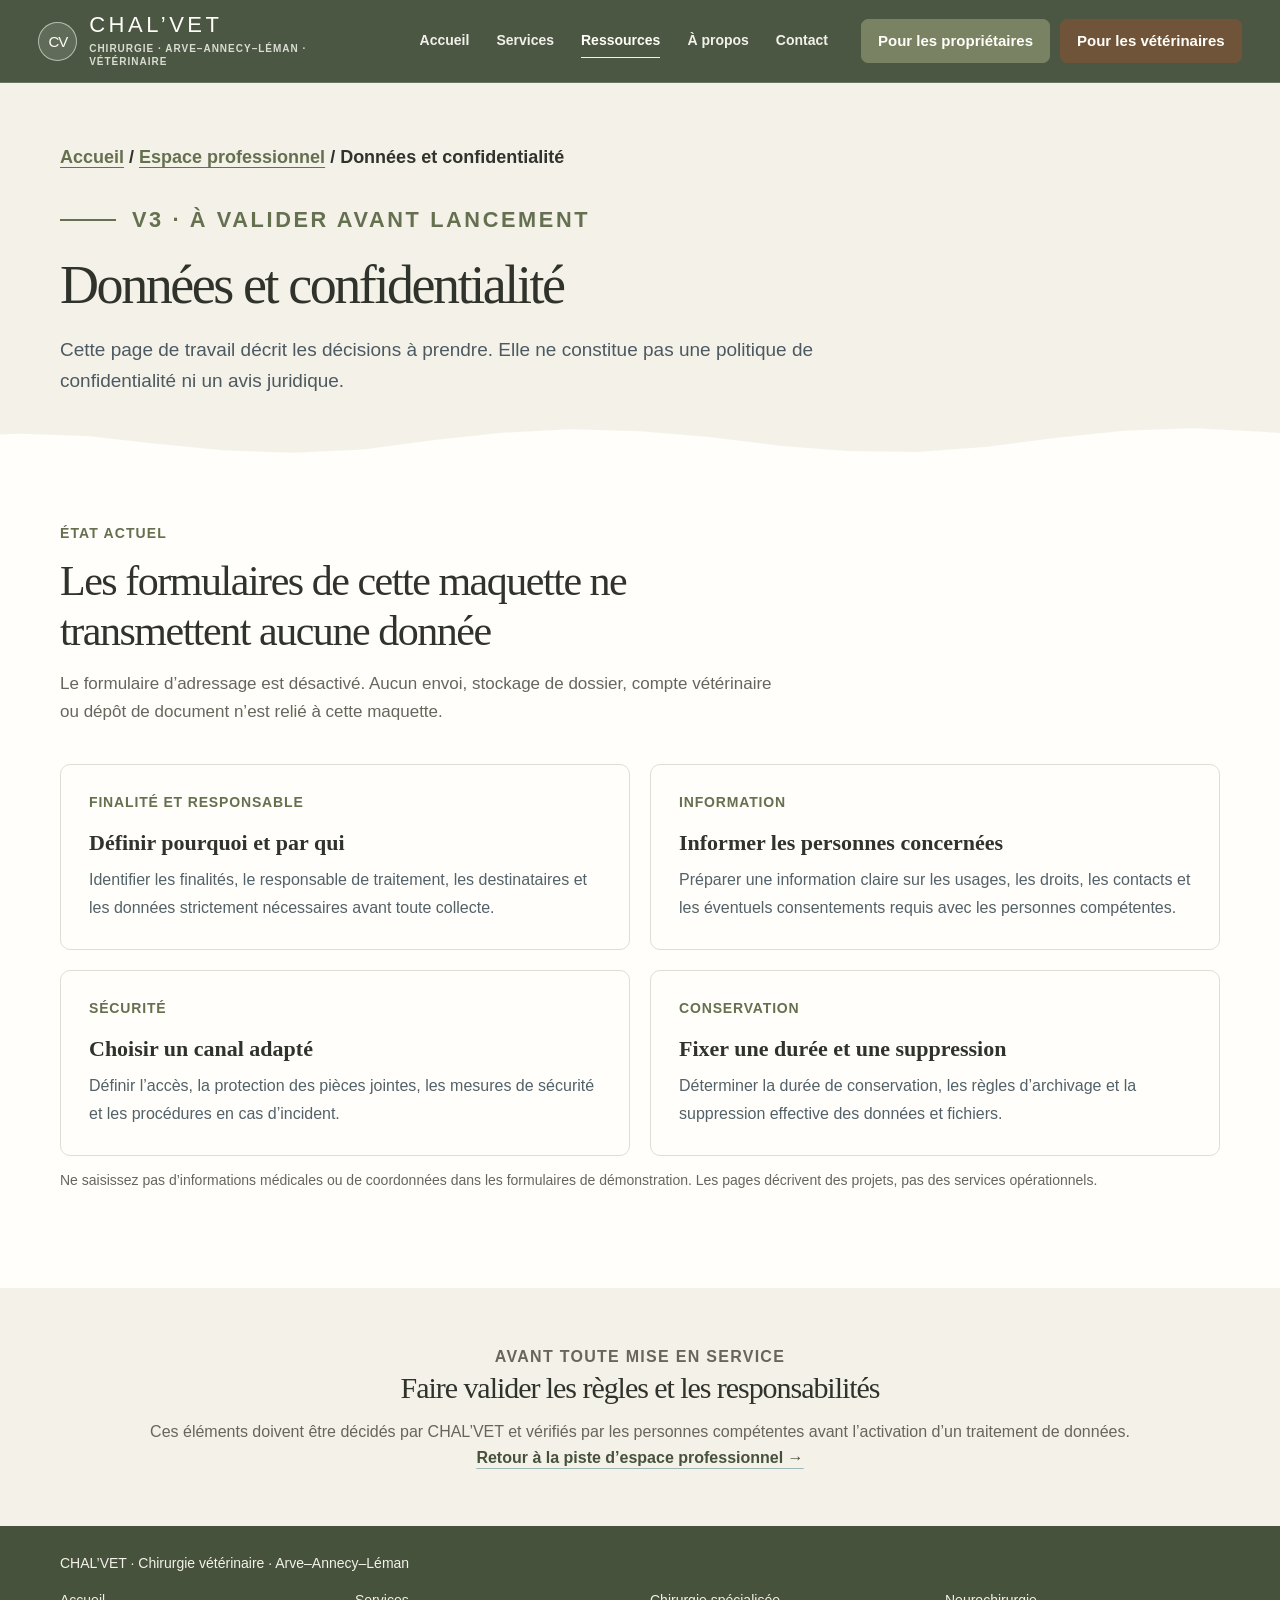
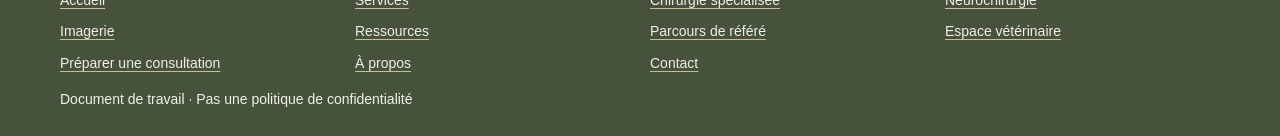
==== Wireframes/Confidentialité/index.html @ 5a0411f8 "feat: ajouter la maquette du site CHAL’VET Co-authored-by: Copilot <223556219+Copilot@users.noreply." ====
<!doctype html>
<html lang="fr">
<head>
  <meta charset="utf-8"><meta name="viewport" content="width=device-width, initial-scale=1">
  <meta name="description" content="État des lieux des protections de données à définir avant l’activation de services numériques CHAL’VET.">
  <title>Données et confidentialité — CHAL’VET | Maquette</title><link rel="stylesheet" href="../../Assets/wireframe.css">
</head>
<body>
  <a class="skip-link" href="#contenu">Aller au contenu</a>
  <div class="page-shell">
    <header class="site-header"><div class="container header-inner">
      <a class="brand" href="../Page%20d'accueil/index.html" aria-label="CHAL’VET — Accueil"><span class="brand-symbol" aria-hidden="true">CV</span><span><span class="brand-name">CHAL’VET</span><span class="brand-caption">Chirurgie · Arve–Annecy–Léman · Vétérinaire</span></span></a>
      <nav class="main-nav" aria-label="Navigation principale">
        <a class="nav-link" href="../Page%20d'accueil/index.html">Accueil</a><a class="nav-link" href="../Services/index.html">Services</a><a class="nav-link" href="../Ressources/index.html" aria-current="page">Ressources</a><a class="nav-link" href="../À%20propos/index.html">À propos</a><a class="nav-link" href="../Contact/index.html">Contact</a>
      </nav>
        <nav class="header-actions" aria-label="Accès par profil">
          <a class="nav-owner-cta" href="../Prendre%20RDV/index.html">Pour les propriétaires</a>
          <a class="nav-cta" href="../Référer%20un%20cas/index.html">Pour les vétérinaires</a>
        </nav>
    </div></header>
    <main id="contenu">
      <section class="page-hero"><div class="container"><p class="breadcrumbs"><a href="../Page%20d'accueil/index.html">Accueil</a> / <a href="../Espace%20professionnel/index.html">Espace professionnel</a> / Données et confidentialité</p><p class="eyebrow">V3 · À valider avant lancement</p><h1>Données et confidentialité</h1><p class="lead">Cette page de travail décrit les décisions à prendre. Elle ne constitue pas une politique de confidentialité ni un avis juridique.</p></div></section>
      <section class="section"><div class="container"><div class="section-heading"><p class="eyebrow">État actuel</p><h2>Les formulaires de cette maquette ne transmettent aucune donnée</h2><p class="section-intro">Le formulaire d’adressage est désactivé. Aucun envoi, stockage de dossier, compte vétérinaire ou dépôt de document n’est relié à cette maquette.</p></div><div class="content-grid">
        <article class="content-panel"><span class="card-kicker">FINALITÉ ET RESPONSABLE</span><h3>Définir pourquoi et par qui</h3><p>Identifier les finalités, le responsable de traitement, les destinataires et les données strictement nécessaires avant toute collecte.</p></article>
        <article class="content-panel"><span class="card-kicker">INFORMATION</span><h3>Informer les personnes concernées</h3><p>Préparer une information claire sur les usages, les droits, les contacts et les éventuels consentements requis avec les personnes compétentes.</p></article>
        <article class="content-panel"><span class="card-kicker">SÉCURITÉ</span><h3>Choisir un canal adapté</h3><p>Définir l’accès, la protection des pièces jointes, les mesures de sécurité et les procédures en cas d’incident.</p></article>
        <article class="content-panel"><span class="card-kicker">CONSERVATION</span><h3>Fixer une durée et une suppression</h3><p>Déterminer la durée de conservation, les règles d’archivage et la suppression effective des données et fichiers.</p></article>
      </div><p class="note">Ne saisissez pas d’informations médicales ou de coordonnées dans les formulaires de démonstration. Les pages décrivent des projets, pas des services opérationnels.</p></div></section>
      <section class="contact-band"><div class="container"><p class="eyebrow">Avant toute mise en service</p><h2>Faire valider les règles et les responsabilités</h2><p>Ces éléments doivent être décidés par CHAL’VET et vérifiés par les personnes compétentes avant l’activation d’un traitement de données.</p><p class="action-spacing-tight"><a class="text-link" href="../Espace%20professionnel/index.html">Retour à la piste d’espace professionnel →</a></p></div></section>
    </main>
    <footer class="site-footer"><div class="container footer-inner"><p>CHAL’VET · Chirurgie vétérinaire · Arve–Annecy–Léman</p><nav class="footer-nav" aria-label="Navigation secondaire"><a href="../Page%20d'accueil/index.html">Accueil</a><a href="../Services/index.html">Services</a><a href="../Chirurgie%20spécialisée/index.html">Chirurgie spécialisée</a><a href="../Neurochirurgie/index.html">Neurochirurgie</a><a href="../Imagerie/index.html">Imagerie</a><a href="../Ressources/index.html">Ressources</a><a href="../Référer%20un%20cas/index.html">Parcours de référé</a><a href="../Espace%20professionnel/index.html">Espace vétérinaire</a><a href="../Prendre%20RDV/index.html">Préparer une consultation</a><a href="../À%20propos/index.html">À propos</a><a href="../Contact/index.html">Contact</a></nav><p>Document de travail · Pas une politique de confidentialité</p></div></footer>
  </div>
</body></html>
---- Assets/wireframe.css ----
:root {
  color-scheme: light;
  --ink: #30332b;
  --petrol: #65704f;
  --petrol-dark: #46523c;
  --mist: #eeece3;
  --paper: #f4f1e9;
  --white: #fffefa;
  --muted: #66665d;
  --line: #e1ddd2;
  --accent: #987653;
  --accent-soft: #efe7db;
  --sunlit: #d9cfb3;
  --sage-dark: #46513a;
  --sage-light: #eaebe4;
  --brown-ink: #70543a;
  --page-width: 1160px;
  --radius: 10px;
  font-family: "Optima", "Candara", "Segoe UI", sans-serif;
  color: var(--ink);
  background: var(--paper);
  scroll-behavior: smooth;
}

* { box-sizing: border-box; }
body { min-width: 320px; margin: 0; background: var(--white); }
a { color: inherit; }
img { display: block; max-width: 100%; }
.page-shell { overflow: clip; }
.container { width: min(var(--page-width), calc(100% - 64px)); margin-inline: auto; }
.skip-link {
  position: fixed; z-index: 100; top: 8px; left: 8px; padding: 12px 16px;
  transform: translateY(-150%); border-radius: 6px; background: var(--ink); color: var(--white);
}
.skip-link:focus { transform: translateY(0); }

.site-header {
  position: sticky; z-index: 20; top: 0; border-bottom: 1px solid rgba(255,253,249,.18);
  background: rgba(70,82,60,.97); color: var(--white); backdrop-filter: blur(16px) saturate(120%);
}
.site-header .header-inner {
  width: 100%; padding-inline: clamp(20px, 3vw, 48px);
  min-height: 82px; display: grid; grid-template-columns: 1fr auto 1fr; align-items: center; gap: 22px;
}
.brand { display: flex; align-items: center; gap: 12px; justify-self: start; text-decoration: none; }
.brand-symbol {
  width: 39px; height: 39px; display: grid; place-items: center; border: 1px solid rgba(255,253,249,.55);
  border-radius: 50%; background: rgba(255,253,249,.12); color: var(--white);
  font: 500 15px/1 "Segoe UI", sans-serif; letter-spacing: -.08em;
}
.brand-name { display: block; font: 400 22px/1 "Century Gothic", "Segoe UI", sans-serif; letter-spacing: .16em; }
.brand-caption {
  display: block; margin-top: 6px; color: rgba(255,253,249,.8); font: 600 10px/1.35 "Segoe UI", sans-serif;
  letter-spacing: .1em; text-transform: uppercase;
}
.main-nav { display: flex; align-items: center; gap: 5px; }
.header-actions { display: flex; align-items: center; justify-self: end; gap: 10px; }
.nav-link {
  display: inline-flex; min-height: 42px; align-items: center; padding: 0 11px;
  border-radius: 6px; color: rgba(255,253,249,.93); font: 600 14px/1.25 "Segoe UI", sans-serif;
  text-decoration: none; white-space: nowrap;
}
.nav-link:hover { background: rgba(255,253,249,.12); color: var(--white); }
.nav-link[aria-current="page"] {
  position: relative; background: transparent; color: var(--white);
}
.nav-link[aria-current="page"]::after {
  position: absolute; right: 11px; bottom: 4px; left: 11px; height: 1px;
  background: var(--paper); content: "";
}
.nav-cta, .nav-owner-cta, .button {
  display: inline-flex; min-height: 46px; align-items: center; justify-content: center;
  padding: 0 19px; border: 1px solid var(--petrol-dark); border-radius: 7px;
  background: var(--petrol); color: var(--white); font: 700 16px/1.25 "Segoe UI", sans-serif;
  text-decoration: none; text-align: center;
  transition: background-color .22s ease, border-color .22s ease, transform .22s ease, box-shadow .22s ease;
}
.nav-cta { border-color: var(--brown-ink); background: var(--brown-ink); white-space: nowrap; }
.nav-owner-cta { border-color: #798263; background: #798263; white-space: nowrap; }
.nav-cta, .nav-owner-cta { min-height: 44px; padding-inline: 16px; font-size: 15px; }
.nav-cta[aria-current="page"], .nav-owner-cta[aria-current="page"] {
  box-shadow: inset 0 -1px 0 rgba(255,253,249,.9);
}
.nav-cta:hover, .nav-owner-cta:hover, .button:hover { transform: translateY(-2px); border-color: var(--sage-dark); background: var(--sage-dark); box-shadow: 0 8px 20px rgba(33,40,26,.2); }
.nav-cta:hover { border-color: #684a31; background: #684a31; }
.nav-owner-cta:hover { border-color: #626b4e; background: #626b4e; }
.button-secondary {
  border-color: var(--accent); background: transparent; color: var(--brown-ink);
}
.button-secondary:hover { background: var(--accent-soft); }
.text-link {
  color: var(--petrol-dark); font: 700 16px/1.5 "Segoe UI", sans-serif;
  text-decoration-color: #9fb7b7; text-underline-offset: 5px;
  transition: color .2s ease, text-decoration-color .2s ease;
}
.text-link:hover { color: var(--brown-ink); text-decoration-color: currentColor; }

.eyebrow {
  margin: 0 0 14px; color: var(--petrol); font: 700 14px/1.45 "Segoe UI", sans-serif;
  letter-spacing: .08em; text-transform: uppercase;
}
h1, h2, h3, p { margin-top: 0; }
h1, h2, h3, .card-title { font-family: "Palatino Linotype", "Book Antiqua", Georgia, serif; }
h1 {
  max-width: 740px; margin-bottom: 20px; font-size: clamp(40px, 5.1vw, 56px);
  font-weight: 500; line-height: 1.08; letter-spacing: -.045em;
}
h2 { margin-bottom: 14px; font-size: clamp(30px, 3.5vw, 42px); font-weight: 500; line-height: 1.18; letter-spacing: -.035em; }
h3 { margin-bottom: 10px; font-size: 22px; font-weight: 600; line-height: 1.25; }
.lead { max-width: 720px; color: #4c5960; font-size: 19px; line-height: 1.65; }
.section-intro { max-width: 720px; margin-bottom: 0; color: var(--muted); font-size: 17px; line-height: 1.65; }
.section-heading { max-width: 720px; margin-bottom: 38px; }
.section { position: relative; isolation: isolate; overflow: clip; padding: 96px 0; background-color: var(--white); }
main > .page-hero + .section { padding-top: 68px; }
.section > .container { position: relative; z-index: 1; }
.section-soft {
  background: var(--sage-light);
}
.section-petrol { background: var(--petrol-dark); color: var(--white); }
.section-petrol .eyebrow { color: #f3eee5; }
.section-petrol .section-intro { color: #f0eee5; }
.section-petrol .text-link { color: #f3eee5; text-decoration-color: #cabb9f; }
.hero, .page-hero {
  position: relative; isolation: isolate; overflow: hidden;
  background: var(--paper);
}
.hero { padding: 78px 0 92px; }
.page-hero { padding: 70px 0 86px; }
.hero > .container, .page-hero > .container { position: relative; z-index: 1; }
.hero::after, .page-hero::after, .section-soft::after, .section-petrol::after, .founder-card::after {
  position: absolute; z-index: 0; right: -4%; bottom: -1px; left: -4%; height: 48px;
  background: var(--white);
  clip-path: polygon(0 100%,0 60%,5% 54%,10% 59%,15% 75%,20% 89%,25% 94%,30% 87%,35% 68%,40% 52%,45% 45%,50% 49%,55% 61%,60% 79%,65% 90%,70% 92%,75% 82%,80% 63%,85% 48%,90% 43%,95% 50%,100% 60%,100% 100%);
  content: ""; animation: wave-drift 16s ease-in-out infinite alternate;
}
.hero-grid { display: grid; grid-template-columns: minmax(0, 1.08fr) minmax(300px, .92fr); align-items: center; gap: clamp(42px, 7vw, 92px); }
.page-hero-grid { display: grid; grid-template-columns: minmax(0,1.08fr) minmax(280px,.92fr); align-items: center; gap: clamp(36px,6vw,76px); }
.page-hero-grid .breadcrumbs { grid-column: 1 / -1; }
.page-hero-grid .hero-image { object-position: center 68%; }
.hero-grid > div:last-child, .page-hero-grid > div:last-child { position: relative; isolation: isolate; padding: 14px 16px 0 0; }
.hero-grid > div:last-child::before, .page-hero-grid > div:last-child::before {
  position: absolute; z-index: 1; inset: 10px 22px 46px 26px;
  border: 1px solid rgba(152,118,83,.55); border-radius: 48% 52% 12px 12px / 28% 34% 12px 12px;
  content: ""; pointer-events: none; transform: translate(12px,10px);
}
.hero-copy { max-width: 620px; margin-bottom: 27px; color: #4c5960; font-size: 18px; line-height: 1.65; }
.hero-actions { display: flex; flex-wrap: wrap; align-items: center; gap: 14px 22px; }
.action-spacing { margin: 24px 0 0; }
.action-spacing-tight { margin: 18px 0 0; }
.hero-image {
  width: 100%; height: 390px; object-fit: cover; object-position: center 45%;
  border-radius: 48% 52% 12px 12px / 28% 34% 12px 12px;
  box-shadow: 0 20px 42px rgba(48,51,43,.12);
}
.image-caption { margin: 10px 0 0; color: var(--muted); font: 14px/1.5 "Segoe UI", sans-serif; text-align: right; }
.proof-strip { position: relative; z-index: 1; border-bottom: 1px solid var(--line); background: var(--white); }
.proof-grid { display: grid; grid-template-columns: repeat(3,1fr); }
.proof-item { min-height: 104px; display: flex; align-items: center; gap: 14px; padding: 20px 24px; border-right: 1px solid var(--line); }
.proof-item:first-child { padding-left: 0; }
.proof-item:last-child { padding-right: 0; border-right: 0; }
.proof-mark { width: 34px; height: 34px; flex: 0 0 34px; display: grid; place-items: center; border: 1px solid #b9ccca; border-radius: 50%; color: var(--petrol); font: 700 11px/1 "Segoe UI",sans-serif; }
.proof-item p { margin: 0; font-size: 14px; font-weight: 600; line-height: 1.45; }
.card-grid { display: grid; grid-template-columns: repeat(3,minmax(0,1fr)); gap: 18px; }
.card-link-wrapper { display: block; min-width: 0; height: 100%; color: inherit; text-decoration: none; }
.card { height: 100%; overflow: hidden; border: 1px solid var(--line); border-radius: 14px; background: var(--white); box-shadow: 0 8px 26px rgba(33,54,56,.045); transition: transform .28s ease, box-shadow .28s ease, border-color .28s ease; }
.card-link-wrapper:hover .card, .card-link-wrapper:focus-visible .card { transform: translateY(-6px); border-color: #b6a181; box-shadow: 0 18px 38px rgba(52,56,45,.14); }
.card-link-wrapper:focus-visible { border-radius: 14px; outline: 3px solid var(--petrol-dark); outline-offset: 5px; }
.card-body { padding: 24px; }
.card-title { margin: 0 0 12px; font-size: 28px; }
.card p { margin-bottom: 0; color: var(--muted); font-size: 16px; line-height: 1.65; }
.card-kicker { display: block; margin-bottom: 16px; color: var(--petrol); font: 700 14px/1.4 "Segoe UI",sans-serif; letter-spacing: .06em; }
.card-image {
  display: block; width: 100%; height: 210px; margin: 0;
  border-radius: 13px 13px 0 0; object-fit: cover; transition: transform .65s cubic-bezier(.2,.75,.25,1);
}
.expertise-card-grid .card-image { height: 80px; }
.card-link-wrapper:hover .card-image, .card-link-wrapper:focus-visible .card-image { transform: scale(1.055); }
.card-link { display: flex; align-items: center; justify-content: space-between; gap: 16px; margin-top: 18px; color: var(--petrol-dark); font: 700 15px/1.45 "Segoe UI",sans-serif; }
.card-arrow { position: relative; display: grid; width: 34px; height: 34px; flex: 0 0 34px; place-items: center; border-radius: 50%; color: var(--brown-ink); font-size: 20px; transition: color .25s ease, transform .3s ease; }
.card-arrow::before { position: absolute; inset: 50%; z-index: 0; border: 1px solid rgba(162,125,88,.55); border-radius: 50%; background: var(--accent-soft); content: ""; opacity: 0; transform: translate(-50%,-50%) scale(.65); transition: opacity .25s ease, transform .3s ease; }
.card-arrow span { position: relative; z-index: 1; }
.card-link-wrapper:hover .card-arrow, .card-link-wrapper:focus-visible .card-arrow { color: var(--brown-ink); transform: translateX(4px); }
.card-link-wrapper:hover .card-arrow::before, .card-link-wrapper:focus-visible .card-arrow::before { opacity: 1; transform: translate(-50%,-50%) scale(1); }
.split { display: grid; grid-template-columns: minmax(240px,.8fr) minmax(0,1.2fr); align-items: center; gap: clamp(40px,8vw,100px); }
.photo-panel {
  width: 100%; height: 430px; min-height: 330px; border-radius: 46% 10px 42% 10px;
  box-shadow: 12px 12px 0 var(--accent-soft); object-fit: cover;
}
.split > .photo-panel:last-child { border-radius: 10px 46% 10px 42%; box-shadow: -12px 12px 0 var(--sage-light); }
.photo-panel-referral { object-position: center 38%; }
.steps { display: grid; grid-template-columns: repeat(2,minmax(0,1fr)); gap: 14px; }
.step-note { grid-column: 1 / -1; }
.step { min-height: 160px; padding: 21px; border: 1px solid var(--line); border-radius: var(--radius); background: var(--white); }
.step-number { width: 30px; height: 30px; display: grid; place-items: center; margin-bottom: 17px; border-radius: 50%; background: var(--mist); color: var(--petrol); font: 700 14px/1 "Segoe UI",sans-serif; }
.step h3 { font-size: 20px; }
.step p { margin: 0; color: var(--muted); font-size: 16px; line-height: 1.55; }
.note { margin: 14px 0 0; color: var(--muted); font: 14px/1.55 "Segoe UI",sans-serif; }
.callout { display: grid; grid-template-columns: 1fr auto; align-items: center; gap: 28px; padding: 34px 38px; border: 1px solid #d5d8cb; border-radius: 16px; background: var(--sage-light); }
.callout h2 { margin-bottom: 8px; font-size: 25px; }
.callout p { max-width: 690px; margin-bottom: 0; color: #46565c; font-size: 16px; line-height: 1.6; }
.founder-card { position: relative; isolation: isolate; overflow: hidden; padding: 92px 0; background: var(--petrol-dark); color: var(--white); }
.founder-card .section-intro { margin-bottom: 24px; color: #f3eee5; }
.founder-card .text-link { color: var(--paper); text-decoration-color: var(--accent); }
.founder-mark { min-height: 310px; display: grid; place-items: center; border: 1px solid rgba(255,255,255,.18); border-radius: 140px 140px 10px 10px; background: #394332; color: #e6e8df; font: 500 46px/1 "Century Gothic","Segoe UI",sans-serif; letter-spacing: .12em; }
.founder-portrait {
  width: 100%; height: 360px; object-fit: contain; object-position: center bottom;
  border-radius: 140px 140px 10px 10px; background: var(--paper);
}
.contact-band { padding: 56px 0; background: var(--paper); text-align: center; }
.contact-band h2 { font-size: 30px; }
.contact-band p { margin: 0; color: var(--muted); font-size: 16px; line-height: 1.6; }
.contact-heading { margin-bottom: 14px; font-size: 30px; }
.contact-intro { margin-bottom: 24px; }
.site-footer { padding: 26px 0; background: var(--ink); color: #d6dcde; font: 14px/1.6 "Segoe UI",sans-serif; }
.site-footer { background: var(--petrol-dark); color: var(--paper); }
.footer-inner { display: grid; grid-template-columns: 1fr; gap: 14px; align-items: center; }
.footer-inner p { margin: 0; }
.footer-nav { display: grid; grid-template-columns: repeat(4,minmax(0,1fr)); gap: 9px 20px; }
.footer-inner a { color: #f3eee5; text-decoration-color: #cabb9f; text-underline-offset: 3px; }
.footer-nav a[aria-current="page"] { color: var(--white); text-decoration-color: var(--accent); text-decoration-thickness: 2px; }
.breadcrumbs { margin: 0 0 22px; color: var(--muted); font: 14px/1.5 "Segoe UI",sans-serif; }
.page-hero .breadcrumbs {
  margin-bottom: 34px; color: var(--ink); font: 600 18px/1.4 "Segoe UI",sans-serif;
}
.page-hero .breadcrumbs a { color: var(--petrol); text-underline-offset: 4px; }
.page-hero .eyebrow {
  display: flex; align-items: center; gap: 16px; margin-bottom: 20px;
  font-size: clamp(18px, 1.7vw, 23px); letter-spacing: .12em;
}
.page-hero .eyebrow::before { width: 56px; height: 2px; flex: 0 0 auto; background: currentColor; content: ""; }
.page-hero { padding: 62px 0 58px; background: var(--paper); }
.page-hero h1 { max-width: 860px; font-size: clamp(38px,4.7vw,54px); }
.page-hero .lead { max-width: 780px; margin-bottom: 0; }
.content-grid { display: grid; grid-template-columns: repeat(2,minmax(0,1fr)); gap: 20px; }
.content-panel { padding: 28px; border: 1px solid var(--line); border-radius: var(--radius); background: var(--white); }
.content-panel p:last-child { margin-bottom: 0; }
.faq-layout { display: grid; grid-template-columns: minmax(240px,.8fr) minmax(0,1.2fr); gap: clamp(40px,8vw,100px); align-items: start; }
.faq-layout .section-heading { margin-bottom: 0; }
.faq-list { border-top: 1px solid var(--line); }
.faq-item { border-bottom: 1px solid var(--line); }
.faq-item summary { position: relative; padding: 20px 44px 20px 0; color: var(--ink); font: 600 18px/1.45 "Segoe UI",sans-serif; cursor: pointer; list-style: none; }
.faq-item summary::-webkit-details-marker { display: none; }
.faq-item summary::after { content: "+"; position: absolute; top: 17px; right: 4px; color: var(--petrol-dark); font: 400 25px/1 "Segoe UI",sans-serif; }
.faq-item[open] summary::after { content: "−"; }
.faq-item p { max-width: 680px; margin: 0; padding: 0 40px 20px 0; color: #536168; font-size: 16px; line-height: 1.7; }
.content-panel p, .prose p, .prose li { color: #536168; font-size: 16px; line-height: 1.72; }
.referral-layout { display: grid; grid-template-columns: minmax(220px,.72fr) minmax(0,1.28fr); align-items: start; gap: clamp(32px,6vw,76px); }
.referral-intro { position: sticky; top: 130px; }
.form-notice { margin-top: 28px; padding: 20px; border-left: 4px solid var(--accent); border-radius: 0 8px 8px 0; background: var(--accent-soft); }
.form-notice strong { display: block; margin-bottom: 8px; font: 700 16px/1.4 "Segoe UI",sans-serif; }
.form-notice p { margin: 0; color: #46565c; font-size: 15px; line-height: 1.6; }
.referral-form-mockup { display: grid; gap: 16px; }
.referral-form-mockup fieldset { min-width: 0; margin: 0; padding: 22px; border: 0; border-radius: var(--radius); background: var(--paper); }
.referral-form-mockup legend { width: 100%; padding: 0 0 16px; color: var(--ink); font: 700 17px/1.4 "Segoe UI",sans-serif; }
.form-grid { display: grid; grid-template-columns: repeat(2,minmax(0,1fr)); gap: 16px 20px; }
.form-field { display: grid; align-content: start; gap: 7px; min-width: 0; }
.form-field-wide { grid-column: 1 / -1; }
.form-field label { color: var(--ink); font: 600 14px/1.4 "Segoe UI",sans-serif; }
.form-field input, .form-field select, .form-field textarea {
  width: 100%; min-height: 44px; padding: 10px 12px; border: 1px solid #9ca5a4;
  border-radius: 6px; background: var(--white); color: var(--ink); font: 16px/1.45 "Segoe UI",sans-serif;
}
.form-field textarea { min-height: 112px; resize: vertical; }
.form-field input::placeholder, .form-field textarea::placeholder { color: #637078; opacity: 1; }
.referral-form-mockup fieldset:disabled { opacity: 1; }
.referral-form-mockup fieldset:disabled input,
.referral-form-mockup fieldset:disabled select,
.referral-form-mockup fieldset:disabled textarea { color: #46535a; background: #fff; cursor: not-allowed; }
.field-hint { color: #536168; font: 14px/1.5 "Segoe UI",sans-serif; }
.form-actions { display: flex; flex-wrap: wrap; align-items: center; gap: 12px 18px; }
.form-actions .button:disabled { border-color: #637078; background: #637078; cursor: not-allowed; }
.prose { max-width: 780px; }
.prose h2 { margin-top: 38px; font-size: 29px; }
.prose ul { padding-left: 22px; }
.credential-row { display: flex; flex-wrap: wrap; gap: 10px; margin: 22px 0; }
.credential { padding: 9px 13px; border: 1px solid #b9ccca; border-radius: 999px; background: var(--mist); color: var(--petrol-dark); font: 600 14px/1.3 "Segoe UI",sans-serif; }
.contact-grid { display: grid; grid-template-columns: .9fr 1.1fr; gap: 22px; align-items: start; }
.contact-list { display: grid; gap: 12px; }
.contact-row { padding: 19px 21px; border: 1px solid var(--line); border-radius: 8px; background: var(--white); }
.contact-row strong { display: block; margin-bottom: 5px; font: 700 14px/1.4 "Segoe UI",sans-serif; }
.contact-row span { color: var(--muted); font-size: 16px; line-height: 1.5; }
.map-placeholder { min-height: 330px; display: grid; place-items: center; padding: 25px; border: 1px dashed var(--accent); border-radius: var(--radius); background: var(--sage-light); color: var(--muted); font: 600 14px/1.6 "Segoe UI",sans-serif; text-align: center; }

:where(a, button, input, textarea, select):focus-visible {
  outline: 3px solid var(--petrol-dark);
  outline-offset: 3px;
}

section[id], main[id] { scroll-margin-top: 110px; }

@media (prefers-reduced-motion: reduce) {
  :root { scroll-behavior: auto; }
  *, *::before, *::after { animation-duration: .01ms !important; animation-iteration-count: 1 !important; scroll-behavior: auto !important; transition-duration: .01ms !important; }
}

@keyframes hero-float {
  from { transform: translate3d(0,-8px,0) rotate(-3deg); }
  to { transform: translate3d(-14px,12px,0) rotate(3deg); }
}
@keyframes orbit-drift {
  from { transform: translate3d(0,-10px,0) rotate(-5deg); }
  to { transform: translate3d(-18px,14px,0) rotate(5deg); }
}
@keyframes wave-drift {
  from { transform: translate3d(-.25%,0,0) scaleX(1); }
  to { transform: translate3d(.25%,0,0) scaleX(1.015); }
}
@keyframes section-reveal {
  from { opacity: .45; translate: 0 32px; }
  to { opacity: 1; translate: 0 0; }
}
@supports (animation-timeline: view()) {
  .card, .step, .content-panel {
    animation: section-reveal linear both;
    animation-timeline: view();
    animation-range: entry 0% entry 28%;
  }
}

@media (max-width: 1100px) {
  .site-header .header-inner { grid-template-columns: 1fr auto; gap: 8px 16px; padding-block: 12px; }
  .main-nav { grid-column: 1 / -1; grid-row: 2; flex-wrap: wrap; justify-content: center; }
  .nav-link { padding-inline: 10px; }
}
@media (max-width: 640px) {
  .site-header .header-inner { grid-template-columns: 1fr; }
  .header-actions { justify-self: stretch; flex-wrap: wrap; }
  .header-actions > a { flex: 1 1 160px; }
  .main-nav { grid-row: 3; justify-content: flex-start; }
}
@media (max-width: 760px) {
  .container { width: min(var(--page-width), calc(100% - 38px)); }
  .header-inner { min-height: 0; }
  .main-nav { gap: 4px; }
  .nav-link { min-height: 44px; padding-inline: 9px; }
  .nav-cta, .nav-owner-cta { min-height: 44px; margin-left: 0; padding-inline: 14px; }
  .hero { padding: 48px 0 52px; }
  .hero-grid, .page-hero-grid, .split, .founder-grid, .faq-layout, .referral-layout { grid-template-columns: 1fr; gap: 30px; }
  .page-hero-grid .breadcrumbs { grid-column: auto; }
  .page-hero-grid .hero-image { height: 310px; max-width: 520px; }
  .referral-intro { position: static; }
  .hero-image { height: 310px; max-width: 520px; }
  .proof-grid { grid-template-columns: 1fr; padding-block: 8px; }
  .proof-item, .proof-item:first-child, .proof-item:last-child { min-height: 67px; padding: 12px 0; border-right: 0; border-bottom: 1px solid var(--line); }
  .proof-item:last-child { border-bottom: 0; }
  .section { padding: 58px 0; }
  main > .page-hero + .section { padding-top: 48px; }
  .section-heading { margin-bottom: 27px; }
  .card-grid { grid-template-columns: 1fr; }
  .card-image { height: 230px; }
  .photo-panel { min-height: 280px; max-height: 370px; }
  .callout { grid-template-columns: 1fr; gap: 18px; padding: 23px; }
  .callout .button { justify-self: start; }
  .contact-grid { grid-template-columns: 1fr; }
  .founder-mark { min-height: 250px; max-width: 400px; }
  .footer-inner { grid-template-columns: 1fr; gap: 12px; }
  .footer-nav { grid-template-columns: repeat(2,minmax(0,1fr)); gap: 8px 14px; }
}
@media (max-width: 480px) {
  .brand-name { font-size: 20px; }
  .brand-caption { max-width: 230px; font-size: 10px; }
  .hero-actions { align-items: flex-start; flex-direction: column; }
  .steps, .content-grid { grid-template-columns: 1fr; }
  .faq-item summary { font-size: 17px; }
  .referral-form-mockup fieldset { padding: 18px; }
  .form-grid { grid-template-columns: 1fr; gap: 14px; }
  .form-field-wide { grid-column: auto; }
  .nav-link { padding-inline: 7px; }
  .step { min-height: 0; }
  .step-number { margin-bottom: 12px; }
  .page-hero { padding: 45px 0; }
}
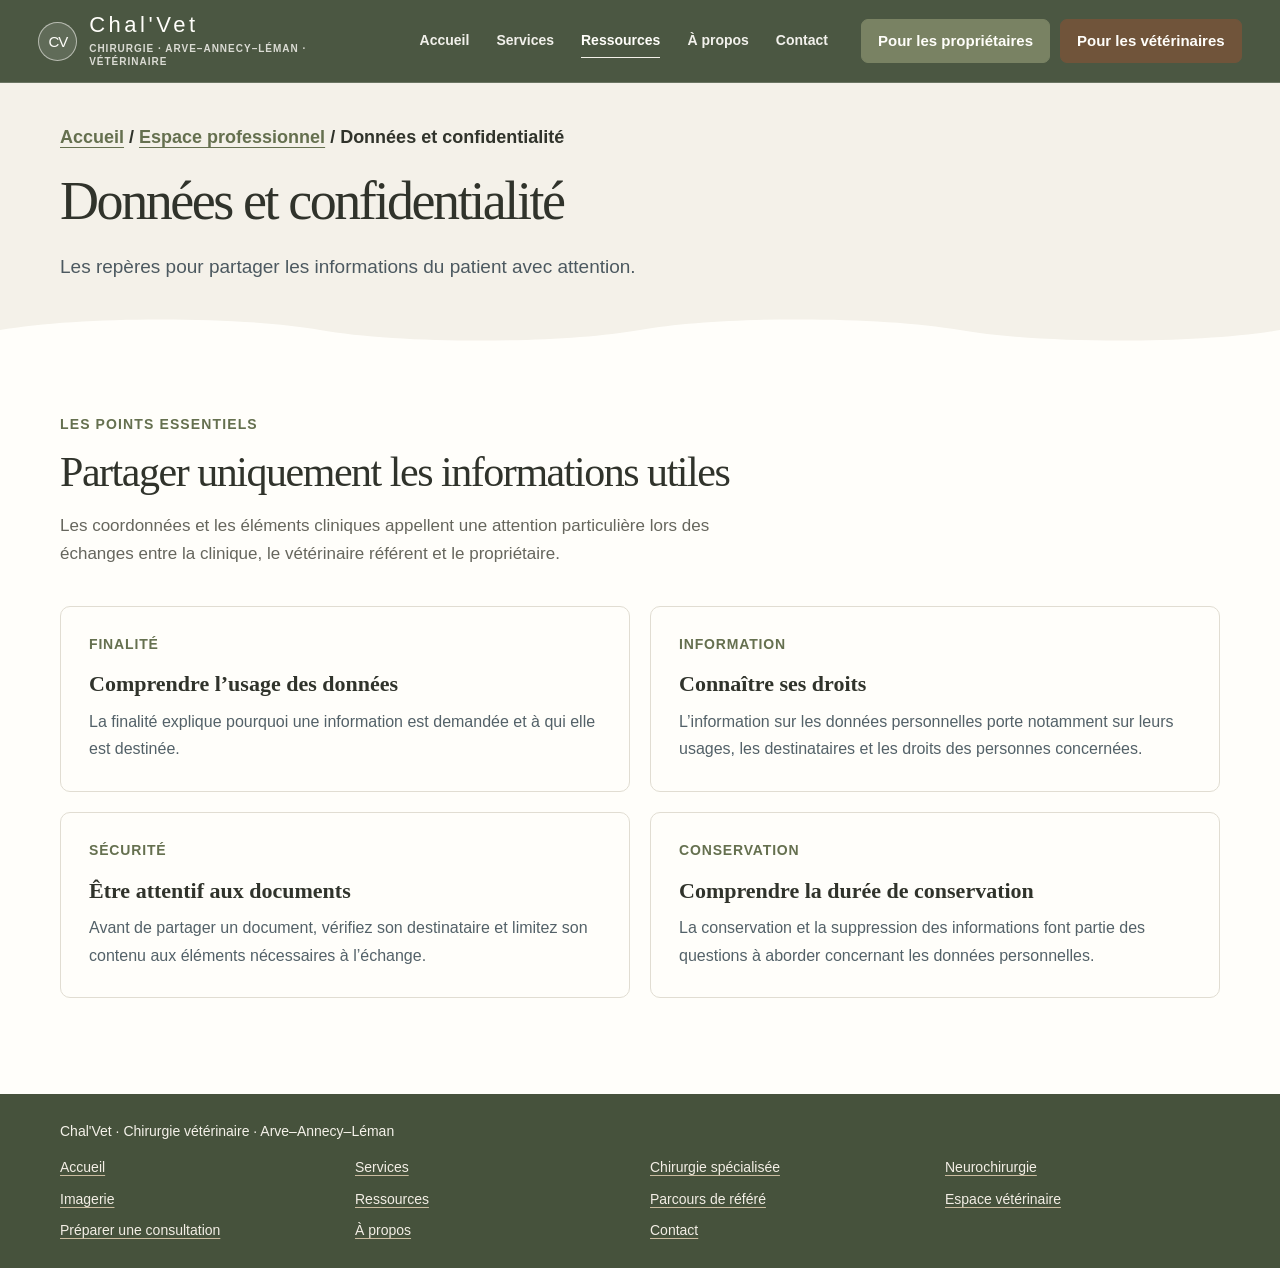
==== commit c443d5be: "push modif 03/11/2026" ====
--- a/Wireframes/Confidentialité/index.html
+++ b/Wireframes/Confidentialité/index.html
@@ -2,32 +2,31 @@
 <html lang="fr">
 <head>
   <meta charset="utf-8"><meta name="viewport" content="width=device-width, initial-scale=1">
-  <meta name="description" content="État des lieux des protections de données à définir avant l’activation de services numériques CHAL’VET.">
-  <title>Données et confidentialité — CHAL’VET | Maquette</title><link rel="stylesheet" href="../../Assets/wireframe.css">
+  <meta name="description" content="Repères sur les données personnelles et la confidentialité des échanges avec Chal'Vet.">
+  <title>Données et confidentialité — Chal'Vet</title><link rel="stylesheet" href="../../Assets/wireframe.css">
 </head>
 <body>
   <a class="skip-link" href="#contenu">Aller au contenu</a>
   <div class="page-shell">
     <header class="site-header"><div class="container header-inner">
-      <a class="brand" href="../Page%20d'accueil/index.html" aria-label="CHAL’VET — Accueil"><span class="brand-symbol" aria-hidden="true">CV</span><span><span class="brand-name">CHAL’VET</span><span class="brand-caption">Chirurgie · Arve–Annecy–Léman · Vétérinaire</span></span></a>
+      <a class="brand" href="../Page%20d'accueil/index.html" aria-label="Chal'Vet — Accueil"><span class="brand-symbol" aria-hidden="true">CV</span><span><span class="brand-name">Chal'Vet</span><span class="brand-caption">Chirurgie · Arve–Annecy–Léman · Vétérinaire</span></span></a>
       <nav class="main-nav" aria-label="Navigation principale">
         <a class="nav-link" href="../Page%20d'accueil/index.html">Accueil</a><a class="nav-link" href="../Services/index.html">Services</a><a class="nav-link" href="../Ressources/index.html" aria-current="page">Ressources</a><a class="nav-link" href="../À%20propos/index.html">À propos</a><a class="nav-link" href="../Contact/index.html">Contact</a>
       </nav>
         <nav class="header-actions" aria-label="Accès par profil">
-          <a class="nav-owner-cta" href="../Prendre%20RDV/index.html">Pour les propriétaires</a>
-          <a class="nav-cta" href="../Référer%20un%20cas/index.html">Pour les vétérinaires</a>
+          <a class="nav-owner-cta" href="../pour-les-proprietaires/index.html">Pour les propriétaires</a>
+          <a class="nav-cta" href="../pour-les-veterinaires/index.html">Pour les vétérinaires</a>
         </nav>
     </div></header>
     <main id="contenu">
-      <section class="page-hero"><div class="container"><p class="breadcrumbs"><a href="../Page%20d'accueil/index.html">Accueil</a> / <a href="../Espace%20professionnel/index.html">Espace professionnel</a> / Données et confidentialité</p><p class="eyebrow">V3 · À valider avant lancement</p><h1>Données et confidentialité</h1><p class="lead">Cette page de travail décrit les décisions à prendre. Elle ne constitue pas une politique de confidentialité ni un avis juridique.</p></div></section>
-      <section class="section"><div class="container"><div class="section-heading"><p class="eyebrow">État actuel</p><h2>Les formulaires de cette maquette ne transmettent aucune donnée</h2><p class="section-intro">Le formulaire d’adressage est désactivé. Aucun envoi, stockage de dossier, compte vétérinaire ou dépôt de document n’est relié à cette maquette.</p></div><div class="content-grid">
-        <article class="content-panel"><span class="card-kicker">FINALITÉ ET RESPONSABLE</span><h3>Définir pourquoi et par qui</h3><p>Identifier les finalités, le responsable de traitement, les destinataires et les données strictement nécessaires avant toute collecte.</p></article>
-        <article class="content-panel"><span class="card-kicker">INFORMATION</span><h3>Informer les personnes concernées</h3><p>Préparer une information claire sur les usages, les droits, les contacts et les éventuels consentements requis avec les personnes compétentes.</p></article>
-        <article class="content-panel"><span class="card-kicker">SÉCURITÉ</span><h3>Choisir un canal adapté</h3><p>Définir l’accès, la protection des pièces jointes, les mesures de sécurité et les procédures en cas d’incident.</p></article>
-        <article class="content-panel"><span class="card-kicker">CONSERVATION</span><h3>Fixer une durée et une suppression</h3><p>Déterminer la durée de conservation, les règles d’archivage et la suppression effective des données et fichiers.</p></article>
-      </div><p class="note">Ne saisissez pas d’informations médicales ou de coordonnées dans les formulaires de démonstration. Les pages décrivent des projets, pas des services opérationnels.</p></div></section>
-      <section class="contact-band"><div class="container"><p class="eyebrow">Avant toute mise en service</p><h2>Faire valider les règles et les responsabilités</h2><p>Ces éléments doivent être décidés par CHAL’VET et vérifiés par les personnes compétentes avant l’activation d’un traitement de données.</p><p class="action-spacing-tight"><a class="text-link" href="../Espace%20professionnel/index.html">Retour à la piste d’espace professionnel →</a></p></div></section>
+      <section class="page-hero"><div class="container"><p class="breadcrumbs"><a href="../Page%20d'accueil/index.html">Accueil</a> / <a href="../Espace%20professionnel/index.html">Espace professionnel</a> / Données et confidentialité</p><h1>Données et confidentialité</h1><p class="lead">Les repères pour partager les informations du patient avec attention.</p></div></section>
+      <section class="section"><div class="container"><div class="section-heading"><p class="eyebrow">Les points essentiels</p><h2>Partager uniquement les informations utiles</h2><p class="section-intro">Les coordonnées et les éléments cliniques appellent une attention particulière lors des échanges entre la clinique, le vétérinaire référent et le propriétaire.</p></div><div class="content-grid">
+        <article class="content-panel"><span class="card-kicker">FINALITÉ</span><h3>Comprendre l’usage des données</h3><p>La finalité explique pourquoi une information est demandée et à qui elle est destinée.</p></article>
+        <article class="content-panel"><span class="card-kicker">INFORMATION</span><h3>Connaître ses droits</h3><p>L’information sur les données personnelles porte notamment sur leurs usages, les destinataires et les droits des personnes concernées.</p></article>
+        <article class="content-panel"><span class="card-kicker">SÉCURITÉ</span><h3>Être attentif aux documents</h3><p>Avant de partager un document, vérifiez son destinataire et limitez son contenu aux éléments nécessaires à l’échange.</p></article>
+        <article class="content-panel"><span class="card-kicker">CONSERVATION</span><h3>Comprendre la durée de conservation</h3><p>La conservation et la suppression des informations font partie des questions à aborder concernant les données personnelles.</p></article>
+      </div></div></section>
     </main>
-    <footer class="site-footer"><div class="container footer-inner"><p>CHAL’VET · Chirurgie vétérinaire · Arve–Annecy–Léman</p><nav class="footer-nav" aria-label="Navigation secondaire"><a href="../Page%20d'accueil/index.html">Accueil</a><a href="../Services/index.html">Services</a><a href="../Chirurgie%20spécialisée/index.html">Chirurgie spécialisée</a><a href="../Neurochirurgie/index.html">Neurochirurgie</a><a href="../Imagerie/index.html">Imagerie</a><a href="../Ressources/index.html">Ressources</a><a href="../Référer%20un%20cas/index.html">Parcours de référé</a><a href="../Espace%20professionnel/index.html">Espace vétérinaire</a><a href="../Prendre%20RDV/index.html">Préparer une consultation</a><a href="../À%20propos/index.html">À propos</a><a href="../Contact/index.html">Contact</a></nav><p>Document de travail · Pas une politique de confidentialité</p></div></footer>
+    <footer class="site-footer"><div class="container footer-inner"><p>Chal'Vet · Chirurgie vétérinaire · Arve–Annecy–Léman</p><nav class="footer-nav" aria-label="Navigation secondaire"><a href="../Page%20d'accueil/index.html">Accueil</a><a href="../Services/index.html">Services</a><a href="../Chirurgie%20spécialisée/index.html">Chirurgie spécialisée</a><a href="../Neurochirurgie/index.html">Neurochirurgie</a><a href="../Imagerie/index.html">Imagerie</a><a href="../Ressources/index.html">Ressources</a><a href="../pour-les-veterinaires/index.html">Parcours de référé</a><a href="../Espace%20professionnel/index.html">Espace vétérinaire</a><a href="../Préparer%20une%20consultation/index.html">Préparer une consultation</a><a href="../À%20propos/index.html">À propos</a><a href="../Contact/index.html">Contact</a></nav></div></footer>
   </div>
 </body></html>
--- a/Assets/wireframe.css
+++ b/Assets/wireframe.css
@@ -124,24 +124,27 @@
   position: relative; isolation: isolate; overflow: hidden;
   background: var(--paper);
 }
-.hero { padding: 78px 0 92px; }
-.page-hero { padding: 70px 0 86px; }
+.hero { padding: 56px 0 64px; }
 .hero > .container, .page-hero > .container { position: relative; z-index: 1; }
 .hero::after, .page-hero::after, .section-soft::after, .section-petrol::after, .founder-card::after {
-  position: absolute; z-index: 0; right: -4%; bottom: -1px; left: -4%; height: 48px;
+  position: absolute; z-index: 0; bottom: -1px; left: 0; width: 100%; height: 34px;
   background: var(--white);
-  clip-path: polygon(0 100%,0 60%,5% 54%,10% 59%,15% 75%,20% 89%,25% 94%,30% 87%,35% 68%,40% 52%,45% 45%,50% 49%,55% 61%,60% 79%,65% 90%,70% 92%,75% 82%,80% 63%,85% 48%,90% 43%,95% 50%,100% 60%,100% 100%);
-  content: ""; animation: wave-drift 16s ease-in-out infinite alternate;
-}
+  mask-image: url("data:image/svg+xml,%3Csvg xmlns='http://www.w3.org/2000/svg' viewBox='0 0 1000 48' preserveAspectRatio='none'%3E%3Cpath d='M0 24 C62.5 4 187.5 4 250 24 S437.5 44 500 24 S687.5 4 750 24 S937.5 44 1000 24 V48 H0 Z' fill='black'/%3E%3C/svg%3E");
+  mask-size: 100% 100%; mask-repeat: no-repeat;
+  pointer-events: none;
+  content: "";
+}
+.section-soft:last-child::after { content: none; }
+.section-soft:has(+ .founder-card)::after { background: var(--petrol-dark); }
+.section-no-wave::after { content: none; }
 .hero-grid { display: grid; grid-template-columns: minmax(0, 1.08fr) minmax(300px, .92fr); align-items: center; gap: clamp(42px, 7vw, 92px); }
 .page-hero-grid { display: grid; grid-template-columns: minmax(0,1.08fr) minmax(280px,.92fr); align-items: center; gap: clamp(36px,6vw,76px); }
 .page-hero-grid .breadcrumbs { grid-column: 1 / -1; }
 .page-hero-grid .hero-image { object-position: center 68%; }
-.hero-grid > div:last-child, .page-hero-grid > div:last-child { position: relative; isolation: isolate; padding: 14px 16px 0 0; }
-.hero-grid > div:last-child::before, .page-hero-grid > div:last-child::before {
-  position: absolute; z-index: 1; inset: 10px 22px 46px 26px;
-  border: 1px solid rgba(152,118,83,.55); border-radius: 48% 52% 12px 12px / 28% 34% 12px 12px;
-  content: ""; pointer-events: none; transform: translate(12px,10px);
+.hero-visual {
+  width: 100%; max-width: 520px; justify-self: center; padding: 10px;
+  border: 1px solid var(--accent); border-radius: 36% 64% 42% 58% / 44% 38% 62% 56%;
+  background: var(--sage-light); box-shadow: 0 20px 42px rgba(48,51,43,.12);
 }
 .hero-copy { max-width: 620px; margin-bottom: 27px; color: #4c5960; font-size: 18px; line-height: 1.65; }
 .hero-actions { display: flex; flex-wrap: wrap; align-items: center; gap: 14px 22px; }
@@ -149,8 +152,7 @@
 .action-spacing-tight { margin: 18px 0 0; }
 .hero-image {
   width: 100%; height: 390px; object-fit: cover; object-position: center 45%;
-  border-radius: 48% 52% 12px 12px / 28% 34% 12px 12px;
-  box-shadow: 0 20px 42px rgba(48,51,43,.12);
+  border-radius: inherit;
 }
 .image-caption { margin: 10px 0 0; color: var(--muted); font: 14px/1.5 "Segoe UI", sans-serif; text-align: right; }
 .proof-strip { position: relative; z-index: 1; border-bottom: 1px solid var(--line); background: var(--white); }
@@ -169,6 +171,26 @@
 .card-title { margin: 0 0 12px; font-size: 28px; }
 .card p { margin-bottom: 0; color: var(--muted); font-size: 16px; line-height: 1.65; }
 .card-kicker { display: block; margin-bottom: 16px; color: var(--petrol); font: 700 14px/1.4 "Segoe UI",sans-serif; letter-spacing: .06em; }
+.resources-page > .section { padding-block: 48px; }
+.resources-page .content-grid { gap: 24px; }
+.resources-page .card-body { display: flex; flex-direction: column; height: 100%; padding: 28px; }
+.resources-page .card-link { margin-top: auto; padding-top: 24px; }
+.resources-page .card-link > span[aria-hidden] {
+  display: grid; place-items: center; flex: 0 0 32px; height: 32px;
+  border: 1px solid currentColor; border-radius: 50%;
+}
+.resource-owner .card, .resource-vet .card {
+  border: 1px solid transparent; border-radius: 14px 14px 48px 14px; color: var(--white);
+}
+.resource-owner .card { background: var(--petrol); }
+.resource-vet .card { background: var(--brown-ink); }
+.resource-owner .card-kicker, .resource-owner .card-link, .resource-owner .card p,
+.resource-vet .card-kicker, .resource-vet .card-link, .resource-vet .card p { color: var(--white); }
+.resource-owner .card-title, .resource-vet .card-title { font-size: clamp(28px, 3vw, 36px); }
+.resource-practical .card { background: var(--sage-light); box-shadow: none; }
+.resource-practical .card-kicker { color: var(--petrol-dark); }
+.resource-neutral .card { background: var(--paper); box-shadow: none; }
+.resources-page .section-heading { margin-bottom: 24px; }
 .card-image {
   display: block; width: 100%; height: 210px; margin: 0;
   border-radius: 13px 13px 0 0; object-fit: cover; transition: transform .65s cubic-bezier(.2,.75,.25,1);
@@ -203,12 +225,16 @@
 .founder-card .text-link { color: var(--paper); text-decoration-color: var(--accent); }
 .founder-mark { min-height: 310px; display: grid; place-items: center; border: 1px solid rgba(255,255,255,.18); border-radius: 140px 140px 10px 10px; background: #394332; color: #e6e8df; font: 500 46px/1 "Century Gothic","Segoe UI",sans-serif; letter-spacing: .12em; }
 .founder-portrait {
-  width: 100%; height: 360px; object-fit: contain; object-position: center bottom;
-  border-radius: 140px 140px 10px 10px; background: var(--paper);
-}
-.contact-band { padding: 56px 0; background: var(--paper); text-align: center; }
-.contact-band h2 { font-size: 30px; }
-.contact-band p { margin: 0; color: var(--muted); font-size: 16px; line-height: 1.6; }
+  width: 100%; max-width: 400px; height: 380px; justify-self: center;
+  padding: 20px 26px 0; object-fit: contain; object-position: center bottom;
+  border: 1px solid var(--accent); border-radius: 50% / 42%;
+  background: radial-gradient(ellipse at 50% 30%, var(--white), var(--sage-light));
+  box-shadow: 0 14px 32px rgba(48,51,43,.1);
+}
+.founder-portrait-editorial {
+  border-radius: 28px 28px 88px 28px;
+  background: linear-gradient(145deg, var(--paper), var(--sage-light));
+}
 .contact-heading { margin-bottom: 14px; font-size: 30px; }
 .contact-intro { margin-bottom: 24px; }
 .site-footer { padding: 26px 0; background: var(--ink); color: #d6dcde; font: 14px/1.6 "Segoe UI",sans-serif; }
@@ -220,18 +246,15 @@
 .footer-nav a[aria-current="page"] { color: var(--white); text-decoration-color: var(--accent); text-decoration-thickness: 2px; }
 .breadcrumbs { margin: 0 0 22px; color: var(--muted); font: 14px/1.5 "Segoe UI",sans-serif; }
 .page-hero .breadcrumbs {
-  margin-bottom: 34px; color: var(--ink); font: 600 18px/1.4 "Segoe UI",sans-serif;
+  margin-bottom: 22px; color: var(--ink); font: 600 18px/1.4 "Segoe UI",sans-serif;
 }
 .page-hero .breadcrumbs a { color: var(--petrol); text-underline-offset: 4px; }
-.page-hero .eyebrow {
-  display: flex; align-items: center; gap: 16px; margin-bottom: 20px;
-  font-size: clamp(18px, 1.7vw, 23px); letter-spacing: .12em;
-}
-.page-hero .eyebrow::before { width: 56px; height: 2px; flex: 0 0 auto; background: currentColor; content: ""; }
-.page-hero { padding: 62px 0 58px; background: var(--paper); }
+.page-hero { padding: 42px 0 64px; background: var(--paper); }
 .page-hero h1 { max-width: 860px; font-size: clamp(38px,4.7vw,54px); }
+.page-hero h1:last-child { margin-bottom: 0; }
 .page-hero .lead { max-width: 780px; margin-bottom: 0; }
 .content-grid { display: grid; grid-template-columns: repeat(2,minmax(0,1fr)); gap: 20px; }
+.contact-profile-grid { grid-auto-rows: 1fr; }
 .content-panel { padding: 28px; border: 1px solid var(--line); border-radius: var(--radius); background: var(--white); }
 .content-panel p:last-child { margin-bottom: 0; }
 .faq-layout { display: grid; grid-template-columns: minmax(240px,.8fr) minmax(0,1.2fr); gap: clamp(40px,8vw,100px); align-items: start; }
@@ -269,12 +292,24 @@
 .field-hint { color: #536168; font: 14px/1.5 "Segoe UI",sans-serif; }
 .form-actions { display: flex; flex-wrap: wrap; align-items: center; gap: 12px 18px; }
 .form-actions .button:disabled { border-color: #637078; background: #637078; cursor: not-allowed; }
+.form-actions .button, .confirmation-dialog .button { cursor: pointer; }
+.confirmation-dialog {
+  width: min(460px, calc(100% - 38px)); max-height: calc(100% - 38px); padding: 36px;
+  border: 1px solid var(--line); border-radius: var(--radius); background: var(--white);
+  color: var(--ink); text-align: center; box-shadow: 0 20px 60px rgba(48,51,43,.25);
+}
+.confirmation-dialog::backdrop { background: rgba(48,51,43,.6); }
+.confirmation-dialog h2 { margin-bottom: 26px; font-size: 30px; }
+.confirmation-icon {
+  display: grid; place-items: center; width: 60px; height: 60px; margin: 0 auto 22px;
+  border-radius: 50%; background: var(--sage-light); color: var(--petrol-dark); font-size: 32px;
+}
 .prose { max-width: 780px; }
 .prose h2 { margin-top: 38px; font-size: 29px; }
 .prose ul { padding-left: 22px; }
 .credential-row { display: flex; flex-wrap: wrap; gap: 10px; margin: 22px 0; }
 .credential { padding: 9px 13px; border: 1px solid #b9ccca; border-radius: 999px; background: var(--mist); color: var(--petrol-dark); font: 600 14px/1.3 "Segoe UI",sans-serif; }
-.contact-grid { display: grid; grid-template-columns: .9fr 1.1fr; gap: 22px; align-items: start; }
+.contact-grid { display: grid; grid-template-columns: .9fr 1.1fr; gap: 22px; align-items: center; }
 .contact-list { display: grid; gap: 12px; }
 .contact-row { padding: 19px 21px; border: 1px solid var(--line); border-radius: 8px; background: var(--white); }
 .contact-row strong { display: block; margin-bottom: 5px; font: 700 14px/1.4 "Segoe UI",sans-serif; }
@@ -300,10 +335,6 @@
 @keyframes orbit-drift {
   from { transform: translate3d(0,-10px,0) rotate(-5deg); }
   to { transform: translate3d(-18px,14px,0) rotate(5deg); }
-}
-@keyframes wave-drift {
-  from { transform: translate3d(-.25%,0,0) scaleX(1); }
-  to { transform: translate3d(.25%,0,0) scaleX(1.015); }
 }
 @keyframes section-reveal {
   from { opacity: .45; translate: 0 32px; }
@@ -329,12 +360,13 @@
   .main-nav { grid-row: 3; justify-content: flex-start; }
 }
 @media (max-width: 760px) {
+  .contact-profile-grid { grid-template-columns: 1fr; }
   .container { width: min(var(--page-width), calc(100% - 38px)); }
   .header-inner { min-height: 0; }
   .main-nav { gap: 4px; }
   .nav-link { min-height: 44px; padding-inline: 9px; }
   .nav-cta, .nav-owner-cta { min-height: 44px; margin-left: 0; padding-inline: 14px; }
-  .hero { padding: 48px 0 52px; }
+  .hero { padding: 48px 0 60px; }
   .hero-grid, .page-hero-grid, .split, .founder-grid, .faq-layout, .referral-layout { grid-template-columns: 1fr; gap: 30px; }
   .page-hero-grid .breadcrumbs { grid-column: auto; }
   .page-hero-grid .hero-image { height: 310px; max-width: 520px; }
@@ -368,5 +400,33 @@
   .nav-link { padding-inline: 7px; }
   .step { min-height: 0; }
   .step-number { margin-bottom: 12px; }
-  .page-hero { padding: 45px 0; }
-}
+  .page-hero { padding: 32px 0 60px; }
+}
+
+@media print {
+  @page { margin: 15mm; }
+  body { min-width: 0; background: #fff; color: #000; }
+  .page-shell { overflow: visible; }
+  body:has(#formulaire-referer) .site-header,
+  body:has(#formulaire-referer) .site-footer,
+  body:has(#formulaire-referer) .skip-link,
+  body:has(#formulaire-referer) main > :not(#formulaire-referer),
+  #formulaire-referer .form-actions,
+  #referral-confirmation { display: none !important; }
+  #formulaire-referer { padding: 0; overflow: visible; }
+  #formulaire-referer .container { width: 100%; }
+  #formulaire-referer .referral-layout { display: block; }
+  #formulaire-referer .referral-intro { position: static; margin-bottom: 20px; }
+  #formulaire-referer h2 { font-size: 24pt; }
+  #formulaire-referer .section-intro { font-size: 11pt; color: #000; }
+  #formulaire-referer .referral-form-mockup { display: block; }
+  #formulaire-referer fieldset {
+    margin-bottom: 12px; padding: 12px; border: 1px solid #999; background: #fff;
+    break-inside: avoid;
+  }
+  #formulaire-referer .form-grid { grid-template-columns: repeat(2, minmax(0, 1fr)); gap: 12px; }
+  #formulaire-referer .form-field-wide { grid-column: 1 / -1; }
+  #formulaire-referer input,
+  #formulaire-referer select,
+  #formulaire-referer textarea { color: #000; background: #fff; opacity: 1; }
+}
